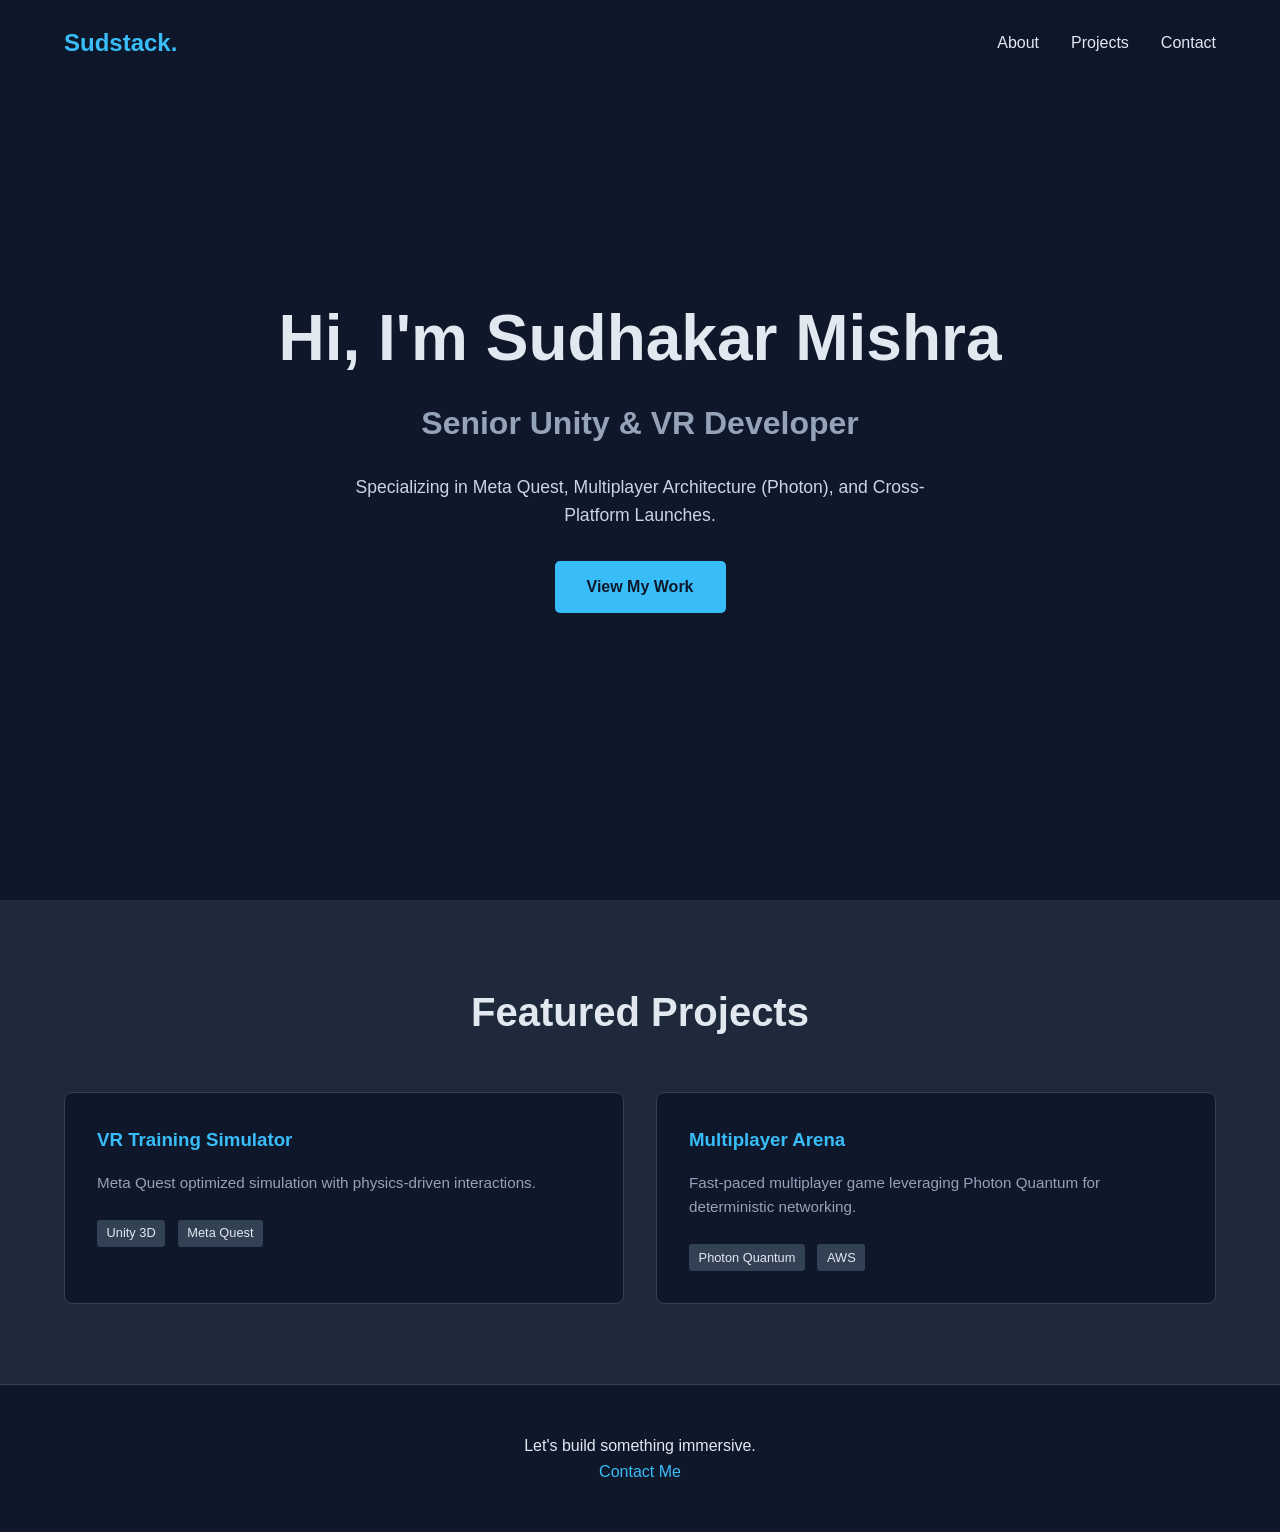
==== index.html @ ed4f2dec "Initial commit" ====
<!DOCTYPE html>
<html lang="en">
<head>
    <meta charset="UTF-8">
    <meta name="viewport" content="width=device-width, initial-scale=1.0">
    <title>Sudhakar Mishra | Senior Unity Developer</title>
    <!-- Linking external CSS -->
    <link rel="stylesheet" href="css/style.css">
</head>
<body>

    <nav class="navbar">
        <div class="logo">Sudstack.</div>
        <ul class="nav-links">
            <li><a href="#about">About</a></li>
            <li><a href="#projects">Projects</a></li>
            <li><a href="#contact">Contact</a></li>
        </ul>
    </nav>

    <header class="hero" id="about">
        <div class="hero-content">
            <h1>Hi, I'm Sudhakar Mishra</h1>
            <h2>Senior Unity & VR Developer</h2>
            <p>Specializing in Meta Quest, Multiplayer Architecture (Photon), and Cross-Platform Launches.</p>
            <a href="#projects" class="btn">View My Work</a>
        </div>
    </header>

    <section id="projects" class="projects-section">
        <h2 class="section-title">Featured Projects</h2>
        <div class="project-grid">
            <!-- Project Card 1 -->
            <div class="project-card">
                <h3>VR Training Simulator</h3>
                <p>Meta Quest optimized simulation with physics-driven interactions.</p>
                <span class="tag">Unity 3D</span>
                <span class="tag">Meta Quest</span>
            </div>
            <!-- Project Card 2 -->
            <div class="project-card">
                <h3>Multiplayer Arena</h3>
                <p>Fast-paced multiplayer game leveraging Photon Quantum for deterministic networking.</p>
                <span class="tag">Photon Quantum</span>
                <span class="tag">AWS</span>
            </div>
        </div>
    </section>

    <footer id="contact">
        <p>Let's build something immersive.</p>
        <p><a href="mailto:your.email@example.com">Contact Me</a></p>
    </footer>

    <!-- Linking external JS -->
    <script src="js/main.js"></script>
</body>
</html>
---- css/style.css ----
/* Base Reset */
* {
    margin: 0;
    padding: 0;
    box-sizing: border-box;
    font-family: 'Segoe UI', Tahoma, Geneva, Verdana, sans-serif;
}

body {
    background-color: #0f172a;
    color: #e2e8f0;
    line-height: 1.6;
}

/* Navigation */
.navbar {
    display: flex;
    justify-content: space-between;
    align-items: center;
    padding: 1.5rem 5%;
    background-color: rgba(15, 23, 42, 0.9);
    position: fixed;
    width: 100%;
    top: 0;
    z-index: 1000;
}

.logo {
    font-size: 1.5rem;
    font-weight: bold;
    color: #38bdf8;
}

.nav-links {
    list-style: none;
    display: flex;
    gap: 2rem;
}

.nav-links a {
    color: #e2e8f0;
    text-decoration: none;
    transition: color 0.3s ease;
}

.nav-links a:hover {
    color: #38bdf8;
}

/* Hero Section */
.hero {
    height: 100vh;
    display: flex;
    align-items: center;
    justify-content: center;
    text-align: center;
    padding: 0 5%;
}

.hero h1 {
    font-size: 4rem;
    margin-bottom: 0.5rem;
}

.hero h2 {
    font-size: 2rem;
    color: #94a3b8;
    margin-bottom: 1.5rem;
}

.hero p {
    font-size: 1.1rem;
    max-width: 600px;
    margin: 0 auto 2rem auto;
    color: #cbd5e1;
}

.btn {
    display: inline-block;
    padding: 0.8rem 2rem;
    background-color: #38bdf8;
    color: #0f172a;
    text-decoration: none;
    border-radius: 5px;
    font-weight: bold;
    transition: background-color 0.3s ease;
}

.btn:hover {
    background-color: #0284c7;
}

/* Projects Section */
.projects-section {
    padding: 5rem 5%;
    background-color: #1e293b;
}

.section-title {
    text-align: center;
    font-size: 2.5rem;
    margin-bottom: 3rem;
}

.project-grid {
    display: grid;
    grid-template-columns: repeat(auto-fit, minmax(300px, 1fr));
    gap: 2rem;
}

.project-card {
    background-color: #0f172a;
    padding: 2rem;
    border-radius: 8px;
    border: 1px solid #334155;
    transition: transform 0.3s ease;
}

.project-card:hover {
    transform: translateY(-5px);
}

.project-card h3 {
    margin-bottom: 1rem;
    color: #38bdf8;
}

.project-card p {
    margin-bottom: 1.5rem;
    font-size: 0.95rem;
    color: #94a3b8;
}

.tag {
    display: inline-block;
    padding: 0.2rem 0.6rem;
    background-color: #334155;
    font-size: 0.8rem;
    border-radius: 3px;
    margin-right: 0.5rem;
}

/* Footer */
footer {
    text-align: center;
    padding: 3rem 5%;
    border-top: 1px solid #334155;
}

footer a {
    color: #38bdf8;
    text-decoration: none;
}
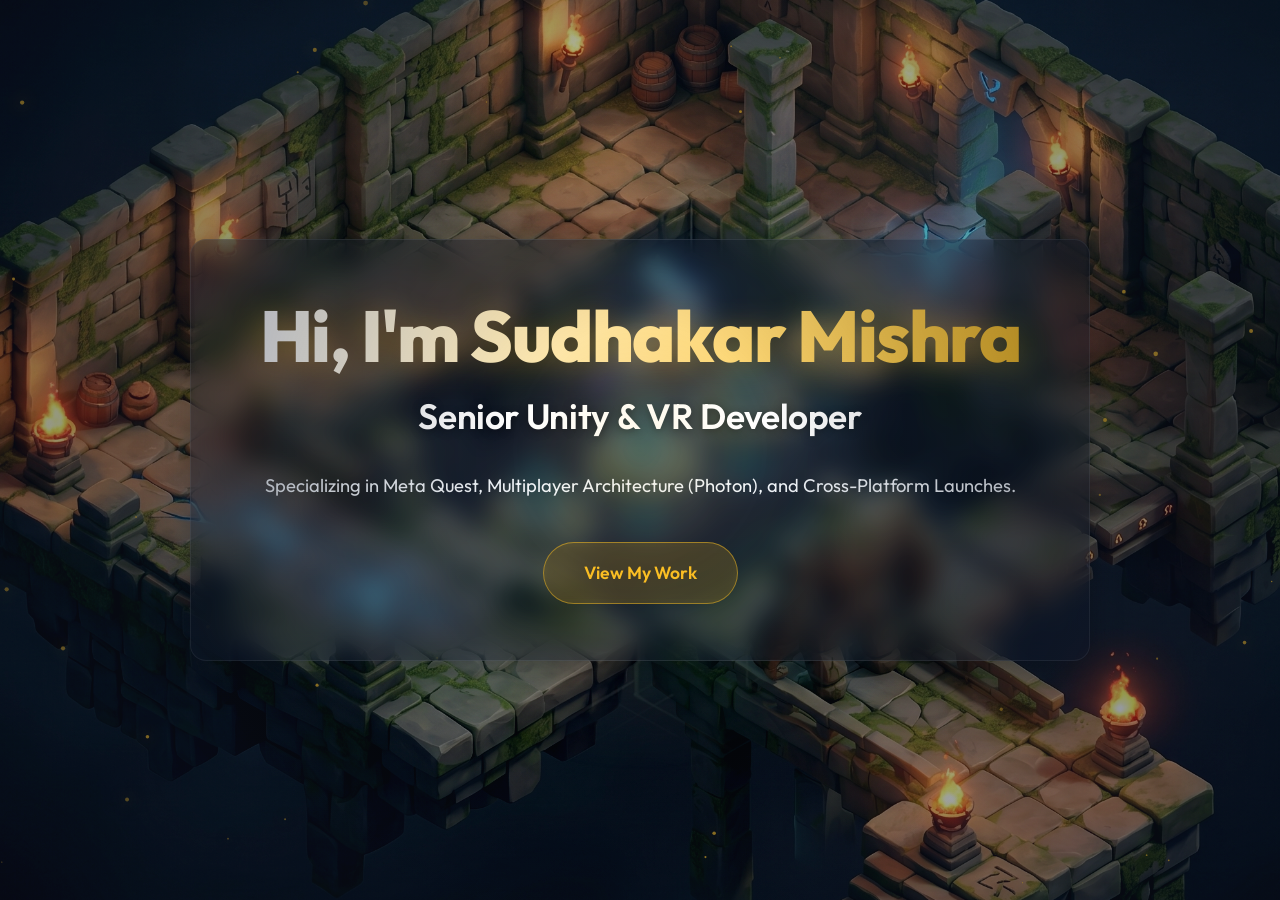
==== commit b58b846f: "design upgrade" ====
--- a/index.html
+++ b/index.html
@@ -1,5 +1,6 @@
 <!DOCTYPE html>
 <html lang="en">
+
 <head>
     <meta charset="UTF-8">
     <meta name="viewport" content="width=device-width, initial-scale=1.0">
@@ -7,52 +8,278 @@
     <!-- Linking external CSS -->
     <link rel="stylesheet" href="css/style.css">
 </head>
+
 <body>
 
-    <nav class="navbar">
-        <div class="logo">Sudstack.</div>
-        <ul class="nav-links">
-            <li><a href="#about">About</a></li>
-            <li><a href="#projects">Projects</a></li>
-            <li><a href="#contact">Contact</a></li>
-        </ul>
-    </nav>
-
-    <header class="hero" id="about">
-        <div class="hero-content">
-            <h1>Hi, I'm Sudhakar Mishra</h1>
-            <h2>Senior Unity & VR Developer</h2>
-            <p>Specializing in Meta Quest, Multiplayer Architecture (Photon), and Cross-Platform Launches.</p>
-            <a href="#projects" class="btn">View My Work</a>
-        </div>
-    </header>
-
-    <section id="projects" class="projects-section">
-        <h2 class="section-title">Featured Projects</h2>
-        <div class="project-grid">
-            <!-- Project Card 1 -->
-            <div class="project-card">
-                <h3>VR Training Simulator</h3>
-                <p>Meta Quest optimized simulation with physics-driven interactions.</p>
-                <span class="tag">Unity 3D</span>
-                <span class="tag">Meta Quest</span>
-            </div>
-            <!-- Project Card 2 -->
-            <div class="project-card">
-                <h3>Multiplayer Arena</h3>
-                <p>Fast-paced multiplayer game leveraging Photon Quantum for deterministic networking.</p>
-                <span class="tag">Photon Quantum</span>
-                <span class="tag">AWS</span>
-            </div>
-        </div>
-    </section>
-
-    <footer id="contact">
-        <p>Let's build something immersive.</p>
-        <p><a href="mailto:your.email@example.com">Contact Me</a></p>
-    </footer>
-
-    <!-- Linking external JS -->
+    <!-- Fixed Parallax Background -->
+    <div class="cave-background" id="cave-bg"></div>
+    <div class="spotlight-wrapper">
+        <div class="cave-background-editor" id="cave-bg-editor"></div>
+    </div>
+
+    <!-- Canvas for Fireflies -->
+    <canvas id="fireflies"></canvas>
+
+
+    <!-- Scroll Container -->
+    <div class="scroll-container" id="scroll-container">
+
+        <!-- Section 1: Hero -->
+        <section id="about" class="panel">
+            <div class="panel-content glass text-center">
+                <h1 class="animate-on-scroll">Hi, I'm Sudhakar Mishra</h1>
+                <h2 class="animate-on-scroll delay-1">Senior Unity & VR Developer</h2>
+                <p class="animate-on-scroll delay-2">Specializing in Meta Quest, Multiplayer Architecture (Photon), and
+                    Cross-Platform Launches.</p>
+                <a href="#projects" class="btn animate-on-scroll delay-3">View My Work</a>
+            </div>
+        </section>
+
+        <!-- Section 2: Experience -->
+        <section id="experience" class="panel experience-section">
+            <div class="panel-content" style="max-width: 90vw; width: 90vw;">
+                <h2 class="section-title animate-on-scroll">Experience</h2>
+                <div class="timeline">
+                    <!-- Timeline Item 1 -->
+                    <div class="timeline-item animate-on-scroll delay-1">
+                        <div class="timeline-date">
+                            <span class="date">2023 - Present</span>
+                            <span class="position">Senior Unity Developer</span>
+                        </div>
+                        <div class="timeline-connector"></div>
+                        <div class="timeline-content">
+                            <h3>Tech Corp</h3>
+                            <p>Developed core multiplayer mechanics using Photon Quantum. Optimized VR performance for
+                                Meta Quest 3.</p>
+                        </div>
+                    </div>
+
+                    <!-- Timeline Item 2 -->
+                    <div class="timeline-item right animate-on-scroll delay-2">
+                        <div class="timeline-date">
+                            <span class="date">2020 - 2023</span>
+                            <span class="position">Unity Developer</span>
+                        </div>
+                        <div class="timeline-connector"></div>
+                        <div class="timeline-content">
+                            <h3>Indie Studio</h3>
+                            <p>Implemented physics-driven interactions. Managed cross-platform builds and automated
+                                deployment pipelines.</p>
+                        </div>
+                    </div>
+                </div>
+            </div>
+        </section>
+
+        <!-- Showcase Panel 1 -->
+        <section class="panel project-showcase-panel">
+            <div class="panel-content"
+                style="max-width: 95vw; width: 95vw; height: 90vh; margin-top: 5vh; display: flex; flex-direction: column; justify-content: flex-start; gap: 3vh;">
+
+                <!-- Top Timeline Header -->
+                <div class="timeline" style="padding: 0;">
+                    <div class="timeline-item animate-on-scroll">
+                        <div class="timeline-date">
+                            <span class="date">2022</span>
+                            <span class="position">Lead Developer</span>
+                        </div>
+                        <div class="timeline-connector"></div>
+                        <div class="timeline-content">
+                            <h3>Awesome Studio</h3>
+                            <p>Led development of major titles.</p>
+                        </div>
+                    </div>
+                </div>
+
+                <!-- Projects Section -->
+                <div class="projects-wrapper animate-on-scroll delay-1"
+                    style="flex: 1; display: flex; flex-direction: column;">
+                    <!-- Removed Projects h4 -->
+                    <div class="carousel-container" style="display: flex; align-items: center; justify-content: center; width: 100%; gap: 1vw; flex: 1;">
+                        <button class="panel-prev" style="background: none; border: none; color: var(--color-text-main); font-size: 3rem; cursor: pointer; padding: 0.5rem; transition: color 0.3s;" onmouseover="this.style.color='var(--color-accent)'" onmouseout="this.style.color='var(--color-text-main)'">&#8678;</button>
+                        
+                        <div class="glass project-glass"
+                            style="position: relative; max-width: 100%; flex: 1; min-height: 55vh; display: flex; gap: 3vw; align-items: stretch; padding: 4vh 3vw 6vh 3vw;">
+
+                            <!-- Media Left -->
+                            <div class="project-media"
+                                style="flex: 1.5; background: rgba(var(--color-bg-base-rgb), 0.6); border: 2px dashed rgba(var(--color-accent-rgb), 0.3); border-radius: 12px; display: flex; align-items: center; justify-content: center;">
+                                <span class="media-text" style="color: var(--color-text-muted); font-size: 1.2rem;">{Video/Image}</span>
+                            </div>
+
+                            <!-- Info Right -->
+                            <div class="project-info"
+                                style="flex: 1; display: flex; flex-direction: column; justify-content: center;">
+                                <h3 class="info-title" style="color: var(--color-accent); font-size: 1.8rem; margin-bottom: 2vh;">about the Projects</h3>
+                                <p class="info-desc" style="color: var(--color-text-body); font-size: 1.1rem; line-height: 1.6;">This was a major release
+                                    focusing on multiplayer connectivity and VR optimizations. Achieved top charts.</p>
+                            </div>
+
+                            <!-- Carousel Dots (Instagram Style) -->
+                            <div class="panel-dots-wrapper" style="width: 120px; overflow: hidden; height: 24px; position: absolute; bottom: 2vh; left: 50%; transform: translateX(-50%); z-index: 10;">
+                                <div class="panel-dots-track" style="display: flex; gap: 12px; transition: transform 0.3s ease; height: 100%; align-items: center; position: absolute; left: 50%;">
+                                    <!-- Dots will be generated here by JS -->
+                                </div>
+                            </div>
+                        </div>
+
+                        <button class="panel-next" style="background: none; border: none; color: var(--color-text-main); font-size: 3rem; cursor: pointer; padding: 0.5rem; transition: color 0.3s;" onmouseover="this.style.color='var(--color-accent)'" onmouseout="this.style.color='var(--color-text-main)'">&#8680;</button>
+                    </div>
+                </div>
+            </div>
+        </section>
+
+        <!-- Showcase Panel 2 -->
+        <section class="panel project-showcase-panel">
+            <div class="panel-content"
+                style="max-width: 95vw; width: 95vw; height: 90vh; margin-top: 5vh; display: flex; flex-direction: column; justify-content: flex-start; gap: 3vh;">
+
+                <!-- Top Timeline Header -->
+                <div class="timeline" style="padding: 0;">
+                    <div class="timeline-item right animate-on-scroll">
+                        <div class="timeline-date">
+                            <span class="date">2021</span>
+                            <span class="position">Game Developer</span>
+                        </div>
+                        <div class="timeline-connector"></div>
+                        <div class="timeline-content">
+                            <h3>Creative Co.</h3>
+                            <p>Built innovative gameplay systems.</p>
+                        </div>
+                    </div>
+                </div>
+
+                <!-- Projects Section -->
+                <div class="projects-wrapper animate-on-scroll delay-1"
+                    style="flex: 1; display: flex; flex-direction: column;">
+                    <!-- Removed Projects h4 -->
+                    <div class="carousel-container" style="display: flex; align-items: center; justify-content: center; width: 100%; gap: 1vw; flex: 1;">
+                        <button class="panel-prev" style="background: none; border: none; color: var(--color-text-main); font-size: 3rem; cursor: pointer; padding: 0.5rem; transition: color 0.3s;" onmouseover="this.style.color='var(--color-accent)'" onmouseout="this.style.color='var(--color-text-main)'">&#8678;</button>
+                        
+                        <div class="glass project-glass"
+                            style="position: relative; max-width: 100%; flex: 1; min-height: 55vh; display: flex; gap: 3vw; align-items: stretch; padding: 4vh 3vw 6vh 3vw;">
+
+                            <!-- Info Left -->
+                            <div class="project-info"
+                                style="flex: 1; display: flex; flex-direction: column; justify-content: center;">
+                                <h3 class="info-title" style="color: var(--color-accent); font-size: 1.8rem; margin-bottom: 2vh;">about the Projects</h3>
+                                <p class="info-desc" style="color: var(--color-text-body); font-size: 1.1rem; line-height: 1.6;">This project pushed the
+                                    boundaries of mobile performance with custom shaders and logic.</p>
+                            </div>
+
+                            <!-- Media Right -->
+                            <div class="project-media"
+                                style="flex: 1.5; background: rgba(var(--color-bg-base-rgb), 0.6); border: 2px dashed rgba(var(--color-accent-rgb), 0.3); border-radius: 12px; display: flex; align-items: center; justify-content: center;">
+                                <span class="media-text" style="color: var(--color-text-muted); font-size: 1.2rem;">{Video/Image}</span>
+                            </div>
+
+                            <!-- Carousel Dots (Instagram Style) -->
+                            <div class="panel-dots-wrapper" style="width: 120px; overflow: hidden; height: 24px; position: absolute; bottom: 2vh; left: 50%; transform: translateX(-50%); z-index: 10;">
+                                <div class="panel-dots-track" style="display: flex; gap: 12px; transition: transform 0.3s ease; height: 100%; align-items: center; position: absolute; left: 50%;">
+                                    <!-- Dots will be generated here by JS -->
+                                </div>
+                            </div>
+                        </div>
+
+                        <button class="panel-next" style="background: none; border: none; color: var(--color-text-main); font-size: 3rem; cursor: pointer; padding: 0.5rem; transition: color 0.3s;" onmouseover="this.style.color='var(--color-accent)'" onmouseout="this.style.color='var(--color-text-main)'">&#8680;</button>
+                    </div>
+                </div>
+            </div>
+        </section>
+
+        <!-- Section 3: Experience Continued -->
+        <section class="panel experience-section">
+            <div class="panel-content" style="max-width: 90vw; width: 90vw;">
+                <div class="timeline">
+                    <!-- Timeline Item 3 -->
+                    <div class="timeline-item animate-on-scroll delay-1">
+                        <div class="timeline-date">
+                            <span class="date">2018 - 2020</span>
+                            <span class="position">Game Programmer</span>
+                        </div>
+                        <div class="timeline-connector"></div>
+                        <div class="timeline-content">
+                            <h3>Pixel Studios</h3>
+                            <p>Worked on gameplay systems for mobile titles. Integrated third-party SDKs and analytics
+                                tools for user tracking.</p>
+                        </div>
+                    </div>
+
+                    <!-- Timeline Item 4 -->
+                    <div class="timeline-item right animate-on-scroll delay-2">
+                        <div class="timeline-date">
+                            <span class="date">2016 - 2018</span>
+                            <span class="position">Junior Developer</span>
+                        </div>
+                        <div class="timeline-connector"></div>
+                        <div class="timeline-content">
+                            <h3>GameLab Inc</h3>
+                            <p>Assisted in prototyping new game concepts. Created UI components and maintained
+                                documentation for codebase.</p>
+                        </div>
+                    </div>
+                </div>
+            </div>
+        </section>
+
+        <!-- Section 4: All Projects Iframe Carousel -->
+        <section class="panel iframe-projects-panel" id="all-projects">
+            <div class="panel-content" style="max-width: 90vw; width: 90vw; height: 85vh; display: flex; flex-direction: column; align-items: center; justify-content: center; gap: 2vh; margin-top: 5vh;">
+                <h2 style="color: var(--color-text-secondary); margin-bottom: 2vh; font-size: 2rem;">Projects</h2>
+                
+                <div class="iframe-carousel-container" style="display: flex; align-items: center; justify-content: center; width: 100%; gap: 2vw; flex: 1;">
+                    <!-- Left Arrow -->
+                    <button id="prev-project" style="background: none; border: none; color: var(--color-text-main); font-size: 4rem; cursor: pointer; padding: 1rem; transition: color 0.3s;" onmouseover="this.style.color='var(--color-accent)'" onmouseout="this.style.color='var(--color-text-main)'">&#8678;</button>
+                    
+                    <!-- Iframe Box -->
+                    <div class="glass" style="position: relative; flex: 1; height: 100%; padding: 0; overflow: hidden; border: 2px solid rgba(var(--color-accent-rgb), 0.3); max-width: none; width: auto; border-radius: 12px; background: rgba(var(--color-bg-base-rgb), 0.4);">
+                        <iframe id="project-iframe" src="projects/project1.html" style="width: 100%; height: 100%; border: none;"></iframe>
+                        
+                        <!-- Carousel Dots (Instagram Style) -->
+                        <div class="iframe-dots-wrapper" style="width: 120px; overflow: hidden; height: 24px; position: absolute; bottom: 2vh; left: 50%; transform: translateX(-50%); z-index: 10;">
+                            <div class="iframe-dots-track" style="display: flex; gap: 12px; transition: transform 0.3s ease; height: 100%; align-items: center; position: absolute; left: 50%;">
+                                <!-- Dots will be generated here by JS -->
+                            </div>
+                        </div>
+                    </div>
+
+                    <!-- Right Arrow -->
+                    <button id="next-project" style="background: none; border: none; color: var(--color-text-main); font-size: 4rem; cursor: pointer; padding: 1rem; transition: color 0.3s;" onmouseover="this.style.color='var(--color-accent)'" onmouseout="this.style.color='var(--color-text-main)'">&#8680;</button>
+                </div>
+            </div>
+        </section>
+
+        <!-- Section 5: Contact -->
+        <section id="contact" class="panel contact-section">
+            <div class="panel-content glass text-center" style="max-width: 90vw; width: 90vw; padding: 8vh 4vw; display: flex; flex-direction: column; justify-content: center; align-items: center; gap: 3vh;">
+                <h2 class="section-title animate-on-scroll" style="margin-bottom: 1vh;">Get In Touch</h2>
+                <p class="animate-on-scroll delay-1" style="color: var(--color-text-secondary); font-size: 1.2rem; max-width: 600px; margin: 0 auto;">
+                    I'm currently open to new opportunities. Whether you have a question, a project idea, or just want to say hi, I'll try my best to get back to you!
+                </p>
+                
+                <div class="contact-links animate-on-scroll delay-2" style="display: flex; gap: 1.5vw; justify-content: center; margin-top: 3vh; flex-wrap: wrap;">
+                    <a href="mailto:sudhakar@example.com" class="btn" style="display: flex; align-items: center; gap: 10px; background: rgba(var(--color-accent-rgb), 0.1); border: 1px solid var(--color-accent); padding: 12px 24px; font-weight: 500;">
+                        <span style="font-size: 1.2rem;">📧</span> Email Me
+                    </a>
+                    <a href="https://linkedin.com/in/sudhakar" target="_blank" class="btn" style="display: flex; align-items: center; gap: 10px; background: rgba(var(--color-accent-rgb), 0.1); border: 1px solid var(--color-accent); padding: 12px 24px; font-weight: 500;">
+                        <span style="font-size: 1.2rem;">💼</span> LinkedIn
+                    </a>
+                    <a href="https://github.com/sudhakar" target="_blank" class="btn" style="display: flex; align-items: center; gap: 10px; background: rgba(var(--color-accent-rgb), 0.1); border: 1px solid var(--color-accent); padding: 12px 24px; font-weight: 500;">
+                        <span style="font-size: 1.2rem;">💻</span> GitHub
+                    </a>
+                    <a href="#" class="btn" style="display: flex; align-items: center; gap: 10px; background: rgba(var(--color-accent-rgb), 0.1); border: 1px solid var(--color-accent); padding: 12px 24px; font-weight: 500;">
+                        <span style="font-size: 1.2rem;">📄</span> Resume
+                    </a>
+                </div>
+                
+                <div class="animate-on-scroll delay-3" style="margin-top: 6vh; color: #64748b; font-size: 0.9rem;">
+                    <p>© 2026 Sudhakar Mishra. Built with ❤️</p>
+                </div>
+            </div>
+        </section>
+
+    </div>    <!-- Linking external JS -->
     <script src="js/main.js"></script>
 </body>
+
 </html>
--- a/css/style.css
+++ b/css/style.css
@@ -1,15 +1,165 @@
+@import url('https://fonts.googleapis.com/css2?family=Outfit:wght@300;400;600;800&display=swap');
+
+:root {
+    /* Fonts */
+    --font-main: 'Outfit', sans-serif;
+
+    /* Theme Colors */
+    --color-bg-base: #1a243a;
+    --color-bg-base-rgb: 15, 23, 42;
+
+    --color-accent: #fbbf24;
+    --color-accent-rgb: 251, 191, 36;
+
+    /* Text Colors */
+    --color-text-main: #ffffff;
+    --color-text-secondary: #f8fafc;
+    --color-text-muted: #cbd5e1;
+    --color-text-body: #f1f5f9;
+
+    /* Glass & Panels */
+    --color-glass-bg: rgba(15, 23, 42, 0.3);
+    --color-panel-bg: rgba(var(--color-bg-base-rgb), 0.3);
+    --color-panel-bg-hover: rgba(var(--color-bg-base-rgb), 0.45);
+
+    /* Carousel Dots */
+    --color-dot-inactive: #475569;
+}
+
 /* Base Reset */
 * {
     margin: 0;
     padding: 0;
     box-sizing: border-box;
-    font-family: 'Segoe UI', Tahoma, Geneva, Verdana, sans-serif;
+    font-family: var(--font-main);
 }
 
 body {
-    background-color: #0f172a;
-    color: #e2e8f0;
+    background-color: var(--color-bg-base);
+    /* Very dark blue/teal */
+    color: var(--color-text-main);
     line-height: 1.6;
+    overflow: hidden;
+    /* Hide main body scroll, handle scroll in container */
+}
+
+/* Backgrounds & Canvas */
+.cave-background {
+    position: fixed;
+    top: -5%;
+    /* slightly larger to allow scaling/moving */
+    left: -5%;
+    width: 110vw;
+    height: 110vh;
+    background: url('../assets/bg-rendered.png') no-repeat center center;
+    background-size: cover;
+    z-index: 1;
+    transform: scale(1);
+    /* No CSS transition on transform because we'll drive it smoothly with JS requestAnimationFrame */
+    filter: brightness(0.9) contrast(1.1);
+}
+
+.spotlight-wrapper {
+    position: fixed;
+    top: 0;
+    left: 0;
+    width: 100vw;
+    height: 100vh;
+    pointer-events: none;
+    z-index: 1;
+    -webkit-mask-image: radial-gradient(circle 400px at var(--mouse-x, 50vw) var(--mouse-y, 50vh),
+            black 0%,
+            transparent 80%);
+    mask-image: radial-gradient(circle 400px at var(--mouse-x, 50vw) var(--mouse-y, 50vh),
+            black 0%,
+            transparent 80%);
+}
+
+.cave-background-editor {
+    position: absolute;
+    top: -5vh;
+    left: -5vw;
+    width: 110vw;
+    height: 110vh;
+    background: url('../assets/bg-editor.png') no-repeat center center;
+    background-size: cover;
+    transform: scale(1);
+    filter: brightness(1.0) contrast(1.1);
+}
+
+#fireflies {
+    position: fixed;
+    top: 0;
+    left: 0;
+    width: 100vw;
+    height: 100vh;
+    z-index: 2;
+    pointer-events: none;
+}
+
+/* Mouse Spotlight Effect */
+body::after {
+    content: '';
+    position: fixed;
+    top: 0;
+    left: 0;
+    width: 100vw;
+    height: 100vh;
+    pointer-events: none;
+    z-index: 9999;
+    background: radial-gradient(circle 500px at var(--mouse-x, 50vw) var(--mouse-y, 50vh),
+            rgba(var(--color-accent-rgb), 0.1) 0%,
+            rgba(var(--color-bg-base-rgb), 0) 25%,
+            rgba(var(--color-bg-base-rgb), 0.2) 60%,
+            rgba(var(--color-bg-base-rgb), 0.4) 100%);
+}
+
+/* Scroll Container */
+.scroll-container {
+    position: relative;
+    z-index: 10;
+    height: 100vh;
+    width: 100vw;
+    overflow-y: scroll;
+    scroll-snap-type: y mandatory;
+    scroll-behavior: smooth;
+    /* Hide scrollbar for a cleaner look */
+    scrollbar-width: none;
+    -ms-overflow-style: none;
+}
+
+.scroll-container::-webkit-scrollbar {
+    display: none;
+}
+
+/* Full Page Sections */
+.panel {
+    height: 100vh;
+    width: 100%;
+    scroll-snap-align: start;
+    scroll-snap-stop: always;
+    display: flex;
+    align-items: center;
+    justify-content: center;
+    position: relative;
+    padding: 0 5%;
+}
+
+/* Glassmorphism */
+.glass {
+    background: rgba(15, 23, 42, 0.4);
+    backdrop-filter: blur(12px);
+    -webkit-backdrop-filter: blur(12px);
+    border: 1px solid rgba(255, 255, 255, 0.1);
+    border-radius: 16px;
+    padding: 3.5rem 4rem;
+    box-shadow: 0 8px 32px rgba(0, 0, 0, 0.3);
+    max-width: 900px;
+    width: 100%;
+}
+
+.text-center {
+    text-align: center;
 }
 
 /* Navigation */
@@ -18,7 +168,7 @@
     justify-content: space-between;
     align-items: center;
     padding: 1.5rem 5%;
-    background-color: rgba(15, 23, 42, 0.9);
+    background: linear-gradient(to bottom, rgba(var(--color-bg-base-rgb), 0.8) 0%, rgba(var(--color-bg-base-rgb), 0) 100%);
     position: fixed;
     width: 100%;
     top: 0;
@@ -26,9 +176,11 @@
 }
 
 .logo {
-    font-size: 1.5rem;
-    font-weight: bold;
-    color: #38bdf8;
+    font-size: 1.8rem;
+    font-weight: 800;
+    color: var(--color-accent);
+    /* Cyan */
+    text-shadow: 0 0 10px rgba(var(--color-accent-rgb), 0.3);
 }
 
 .nav-links {
@@ -38,116 +190,302 @@
 }
 
 .nav-links a {
-    color: #e2e8f0;
+    color: var(--color-text-secondary);
     text-decoration: none;
+    font-weight: 600;
     transition: color 0.3s ease;
-}
-
-.nav-links a:hover {
-    color: #38bdf8;
-}
-
-/* Hero Section */
-.hero {
-    height: 100vh;
+    font-size: 1.05rem;
+}
+
+.nav-links a:hover,
+.nav-links a.active {
+    color: var(--color-accent);
+}
+
+/* Typography & Content */
+h1 {
+    font-size: 4.5rem;
+    line-height: 1.1;
+    margin-bottom: 0.8rem;
+    font-weight: 800;
+    background: linear-gradient(to right, var(--color-text-main), var(--color-accent));
+    -webkit-background-clip: text;
+    -webkit-text-fill-color: transparent;
+    filter: drop-shadow(0 4px 16px rgba(var(--color-accent-rgb), 0.4));
+    letter-spacing: -0.02em;
+}
+
+h2 {
+    font-size: 2.2rem;
+    color: var(--color-text-main);
+    margin-bottom: 1.5rem;
+    font-weight: 600;
+    letter-spacing: -0.01em;
+    text-shadow: 0 2px 8px rgba(0, 0, 0, 0.4);
+}
+
+p {
+    font-size: 1.15rem;
+    color: var(--color-text-body);
+    margin-bottom: 2.5rem;
+    line-height: 1.8;
+    font-weight: 400;
+}
+
+.section-title {
+    text-align: center;
+    font-size: 3rem;
+    margin-bottom: 3rem;
+    color: var(--color-text-main);
+    font-weight: 800;
+    letter-spacing: -0.02em;
+    text-shadow: 0 4px 12px rgba(var(--color-accent-rgb), 0.2);
+}
+
+/* Buttons */
+.btn {
+    display: inline-block;
+    padding: 1rem 2.5rem;
+    background: rgba(var(--color-accent-rgb), 0.2);
+    color: var(--color-accent);
+    text-decoration: none;
+    border-radius: 50px;
+    font-weight: 600;
+    border: 1px solid rgba(var(--color-accent-rgb), 0.5);
+    transition: all 0.3s ease;
+    font-size: 1.1rem;
+    backdrop-filter: blur(5px);
+}
+
+.btn:hover {
+    background: rgba(var(--color-accent-rgb), 0.4);
+    box-shadow: 0 0 20px rgba(var(--color-accent-rgb), 0.3);
+    transform: translateY(-2px);
+    color: #fff;
+}
+
+/* Experience Timeline */
+.timeline {
+    display: flex;
+    flex-direction: column;
+    gap: 2rem;
+    position: relative;
+    padding: 1rem 0;
+}
+
+.timeline-item {
     display: flex;
     align-items: center;
-    justify-content: center;
-    text-align: center;
-    padding: 0 5%;
-}
-
-.hero h1 {
-    font-size: 4rem;
+    justify-content: space-between;
+    width: 100%;
+}
+
+.timeline-item.right {
+    flex-direction: row-reverse;
+}
+
+.timeline-date {
+    flex: 1;
+    text-align: right;
+    padding-right: 2rem;
+}
+
+.timeline-item.right .timeline-date {
+    text-align: left;
+    padding-right: 0;
+    padding-left: 2rem;
+}
+
+.timeline-date .date {
+    display: block;
+    color: var(--color-accent);
+    font-weight: 800;
+    font-size: 1.2rem;
+    margin-bottom: 0.3rem;
+}
+
+.timeline-date .position {
+    display: block;
+    color: var(--color-text-secondary);
+    font-size: 1rem;
+}
+
+.timeline-connector {
+    flex: 0 0 15%;
+    height: 3px;
+    background: var(--color-accent);
+    position: relative;
+    border-radius: 2px;
+}
+
+.timeline-connector::after {
+    content: '';
+    position: absolute;
+    top: 50%;
+    left: 50%;
+    transform: translate(-50%, -50%);
+    width: 12px;
+    height: 12px;
+    border-radius: 50%;
+    background: var(--color-bg-base);
+    border: 2px solid var(--color-accent);
+}
+
+.timeline-content {
+    flex: 1;
+    background: rgba(var(--color-bg-base-rgb), 0.4);
+    border: 1px solid rgba(255, 255, 255, 0.05);
+    padding: 1.5rem;
+    border-radius: 12px;
+    transition: transform 0.3s ease, background 0.3s ease;
+}
+
+.timeline-content:hover {
+    transform: translateY(-5px);
+    background: rgba(var(--color-bg-base-rgb), 0.6);
+    border-color: rgba(var(--color-accent-rgb), 0.3);
+}
+
+.timeline-content h3 {
+    font-size: 1.3rem;
     margin-bottom: 0.5rem;
-}
-
-.hero h2 {
-    font-size: 2rem;
-    color: #94a3b8;
-    margin-bottom: 1.5rem;
-}
-
-.hero p {
-    font-size: 1.1rem;
-    max-width: 600px;
-    margin: 0 auto 2rem auto;
-    color: #cbd5e1;
-}
-
-.btn {
-    display: inline-block;
-    padding: 0.8rem 2rem;
-    background-color: #38bdf8;
-    color: #0f172a;
-    text-decoration: none;
-    border-radius: 5px;
-    font-weight: bold;
-    transition: background-color 0.3s ease;
-}
-
-.btn:hover {
-    background-color: #0284c7;
-}
-
-/* Projects Section */
-.projects-section {
-    padding: 5rem 5%;
-    background-color: #1e293b;
-}
-
-.section-title {
-    text-align: center;
-    font-size: 2.5rem;
-    margin-bottom: 3rem;
-}
-
+    color: var(--color-accent);
+}
+
+.timeline-content p {
+    font-size: 0.95rem;
+    margin-bottom: 0;
+    color: var(--color-text-secondary);
+}
+
+/* Projects */
 .project-grid {
     display: grid;
-    grid-template-columns: repeat(auto-fit, minmax(300px, 1fr));
+    grid-template-columns: repeat(auto-fit, minmax(280px, 1fr));
     gap: 2rem;
 }
 
 .project-card {
-    background-color: #0f172a;
-    padding: 2rem;
-    border-radius: 8px;
-    border: 1px solid #334155;
-    transition: transform 0.3s ease;
+    background: rgba(var(--color-bg-base-rgb), 0.4);
+    border: 1px solid rgba(255, 255, 255, 0.05);
+    padding: 2.5rem;
+    border-radius: 12px;
+    transition: transform 0.3s ease, background 0.3s ease;
 }
 
 .project-card:hover {
-    transform: translateY(-5px);
+    transform: translateY(-8px);
+    background: rgba(var(--color-bg-base-rgb), 0.6);
+    border-color: rgba(var(--color-accent-rgb), 0.3);
 }
 
 .project-card h3 {
+    font-size: 1.5rem;
     margin-bottom: 1rem;
-    color: #38bdf8;
+    color: var(--color-accent);
 }
 
 .project-card p {
+    font-size: 1rem;
     margin-bottom: 1.5rem;
-    font-size: 0.95rem;
-    color: #94a3b8;
+    color: var(--color-text-secondary);
 }
 
 .tag {
     display: inline-block;
-    padding: 0.2rem 0.6rem;
-    background-color: #334155;
-    font-size: 0.8rem;
-    border-radius: 3px;
+    padding: 0.3rem 0.8rem;
+    background: rgba(255, 255, 255, 0.1);
+    font-size: 0.85rem;
+    border-radius: 20px;
     margin-right: 0.5rem;
-}
-
-/* Footer */
-footer {
-    text-align: center;
-    padding: 3rem 5%;
-    border-top: 1px solid #334155;
-}
-
-footer a {
-    color: #38bdf8;
-    text-decoration: none;
+    margin-bottom: 0.5rem;
+    color: var(--color-text-main);
+}
+
+/* Contact Section Character */
+.contact-panel {
+    position: relative;
+    overflow: hidden;
+    /* Prevent character from leaking outside the section */
+}
+
+.contact-character {
+    position: absolute;
+    bottom: -2%;
+    /* Sit slightly below the edge */
+    right: 5%;
+    height: 70vh;
+    width: auto;
+    z-index: 5;
+    mix-blend-mode: screen;
+    /* Makes the black background transparent, leaving the white silhouette */
+    pointer-events: none;
+    filter: drop-shadow(0 0 20px rgba(var(--color-accent-rgb), 0.6));
+    /* Cyan glow */
+}
+
+/* Animation Classes */
+.animate-on-scroll {
+    opacity: 0;
+    transform: translateY(40px);
+    transition: opacity 0.8s cubic-bezier(0.25, 1, 0.5, 1), transform 0.8s cubic-bezier(0.25, 1, 0.5, 1);
+}
+
+.animate-on-scroll.show {
+    opacity: 1;
+    transform: translateY(0);
+}
+
+.delay-1 {
+    transition-delay: 0.15s;
+}
+
+.delay-2 {
+    transition-delay: 0.3s;
+}
+
+.delay-3 {
+    transition-delay: 0.45s;
+}
+
+/* Responsive adjustments */
+@media (max-width: 768px) {
+    h1 {
+        font-size: 3rem;
+    }
+
+    h2 {
+        font-size: 1.5rem;
+    }
+
+    .glass {
+        padding: 2rem 1.5rem;
+    }
+
+    .nav-links {
+        gap: 1rem;
+    }
+
+    .logo {
+        font-size: 1.5rem;
+    }
+
+    /* Timeline Mobile */
+    .timeline-item,
+    .timeline-item.right {
+        flex-direction: column;
+        align-items: flex-start;
+        gap: 1rem;
+    }
+
+    .timeline-date,
+    .timeline-content {
+        width: 100%;
+        text-align: left;
+        padding: 0 !important;
+    }
+
+    .timeline-connector {
+        display: none;
+    }
 }
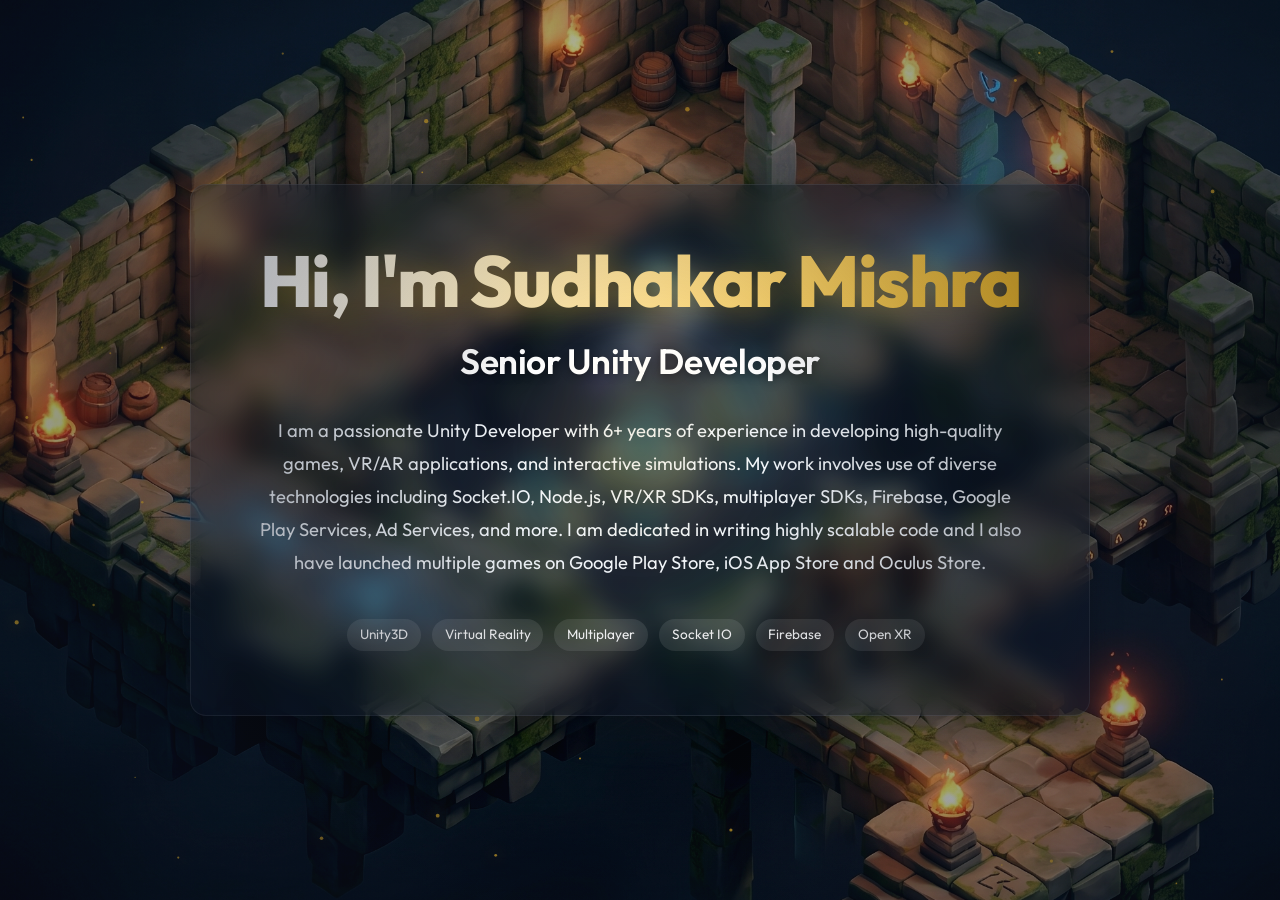
==== commit fd4c54a1: "Content updated" ====
--- a/index.html
+++ b/index.html
@@ -6,6 +6,7 @@
     <meta name="viewport" content="width=device-width, initial-scale=1.0">
     <title>Sudhakar Mishra | Senior Unity Developer</title>
     <!-- Linking external CSS -->
+     <link rel="stylesheet" href="https://cdnjs.cloudflare.com/ajax/libs/font-awesome/6.4.0/css/all.min.css" />
     <link rel="stylesheet" href="css/style.css">
 </head>
 
@@ -28,10 +29,21 @@
         <section id="about" class="panel">
             <div class="panel-content glass text-center">
                 <h1 class="animate-on-scroll">Hi, I'm Sudhakar Mishra</h1>
-                <h2 class="animate-on-scroll delay-1">Senior Unity & VR Developer</h2>
-                <p class="animate-on-scroll delay-2">Specializing in Meta Quest, Multiplayer Architecture (Photon), and
-                    Cross-Platform Launches.</p>
-                <a href="#projects" class="btn animate-on-scroll delay-3">View My Work</a>
+                <h2 class="animate-on-scroll delay-1">Senior Unity Developer</h2>
+                <p class="animate-on-scroll delay-2">
+                    I am a passionate Unity Developer with 6+ years of experience in developing high-quality games, VR/AR applications, 
+                    and interactive simulations. My work involves use of diverse technologies including Socket.IO, Node.js, VR/XR SDKs,
+                    multiplayer SDKs, Firebase, Google Play Services, Ad Services, and more. I am dedicated in writing highly scalable
+                    code and I also have launched multiple games on Google Play Store, iOS App Store and Oculus Store.
+                </p>
+                <div class="tags">
+                    <span class="tag">Unity3D</span>
+                    <span class="tag">Virtual Reality</span>
+                    <span class="tag">Multiplayer</span>
+                    <span class="tag">Socket IO</span>
+                    <span class="tag">Firebase</span>
+                    <span class="tag">Open XR</span>
+                </div>
             </div>
         </section>
 
@@ -43,28 +55,32 @@
                     <!-- Timeline Item 1 -->
                     <div class="timeline-item animate-on-scroll delay-1">
                         <div class="timeline-date">
-                            <span class="date">2023 - Present</span>
-                            <span class="position">Senior Unity Developer</span>
-                        </div>
-                        <div class="timeline-connector"></div>
-                        <div class="timeline-content">
-                            <h3>Tech Corp</h3>
-                            <p>Developed core multiplayer mechanics using Photon Quantum. Optimized VR performance for
-                                Meta Quest 3.</p>
+                            <span class="date">Dec 2019 - June 2021</span>
+                            <span class="position">Unity Developer</span>
+                        </div>
+                        <div class="timeline-connector"></div>
+                        <div class="timeline-content">
+                            <h3>Higroove Systems</h3>
+                            <p>
+                                Developed the backend for multiplayer integration using Socket.IO with Node.js used for matchmaking, room 
+                                creation, and player synchronization and implemented this for Ludo and Chess games in Unity, ensuring 
+                                seamless multiplayer functionality.
+                            </p>
                         </div>
                     </div>
 
                     <!-- Timeline Item 2 -->
                     <div class="timeline-item right animate-on-scroll delay-2">
                         <div class="timeline-date">
-                            <span class="date">2020 - 2023</span>
-                            <span class="position">Unity Developer</span>
-                        </div>
-                        <div class="timeline-connector"></div>
-                        <div class="timeline-content">
-                            <h3>Indie Studio</h3>
-                            <p>Implemented physics-driven interactions. Managed cross-platform builds and automated
-                                deployment pipelines.</p>
+                            <span class="date">June 2021 – Jan 2022</span>
+                            <span class="position">AR/VR Developer</span>
+                        </div>
+                        <div class="timeline-connector"></div>
+                        <div class="timeline-content">
+                            <h3>OTS Solutions Pvt. Ltd</h3>
+                            <p>Created Virtual Reality simulations using the client-provided framework handling Client interactions with 
+                                various teams including tech, artists and management.
+                            </p>
                         </div>
                     </div>
                 </div>
@@ -80,13 +96,17 @@
                 <div class="timeline" style="padding: 0;">
                     <div class="timeline-item animate-on-scroll">
                         <div class="timeline-date">
-                            <span class="date">2022</span>
-                            <span class="position">Lead Developer</span>
-                        </div>
-                        <div class="timeline-connector"></div>
-                        <div class="timeline-content">
-                            <h3>Awesome Studio</h3>
-                            <p>Led development of major titles.</p>
+                            <span class="date">Jan 2022 - Dec 2022</span>
+                            <span class="position">Unity Developer</span>
+                        </div>
+                        <div class="timeline-connector"></div>
+                        <div class="timeline-content">
+                            <h3>VisualEz Technologies Pvt. Ltd.</h3>
+                            <p>
+                                Developed 3D software for tile retailers and customers to visualize tile patterns. Used Asset bundles to 
+                                download pre-designed rooms or design their own “Custom Room” place objects, and visualize tile patterns 
+                                in realtime.
+                            </p>
                         </div>
                     </div>
                 </div>
@@ -110,9 +130,8 @@
                             <!-- Info Right -->
                             <div class="project-info"
                                 style="flex: 1; display: flex; flex-direction: column; justify-content: center;">
-                                <h3 class="info-title" style="color: var(--color-accent); font-size: 1.8rem; margin-bottom: 2vh;">about the Projects</h3>
-                                <p class="info-desc" style="color: var(--color-text-body); font-size: 1.1rem; line-height: 1.6;">This was a major release
-                                    focusing on multiplayer connectivity and VR optimizations. Achieved top charts.</p>
+                                <h3 class="info-title" style="color: var(--color-accent); font-size: 1.8rem; margin-bottom: 2vh;"></h3>
+                                <p class="info-desc" style="color: var(--color-text-body); font-size: 1.1rem; line-height: 1.6;"></p>
                             </div>
 
                             <!-- Carousel Dots (Instagram Style) -->
@@ -138,13 +157,17 @@
                 <div class="timeline" style="padding: 0;">
                     <div class="timeline-item right animate-on-scroll">
                         <div class="timeline-date">
-                            <span class="date">2021</span>
-                            <span class="position">Game Developer</span>
-                        </div>
-                        <div class="timeline-connector"></div>
-                        <div class="timeline-content">
-                            <h3>Creative Co.</h3>
-                            <p>Built innovative gameplay systems.</p>
+                            <span class="date">Dec 2022 - May 2024</span>
+                            <span class="position">Unity Developer</span>
+                        </div>
+                        <div class="timeline-connector"></div>
+                        <div class="timeline-content">
+                            <h3>iXRLabs Learning Solutions Pvt. Ltd.</h3>
+                            <p>
+                                Built a highly flexible VR framework using OpenX that makes designing new immersive experiences completely 
+                                effortless which seamlessly handles all the complex environment logic and interactions and require zero or 
+                                minimal programming for creating new module.                                  
+                            </p>
                         </div>
                     </div>
                 </div>
@@ -173,10 +196,8 @@
                                 <span class="media-text" style="color: var(--color-text-muted); font-size: 1.2rem;">{Video/Image}</span>
                             </div>
 
-                            <!-- Carousel Dots (Instagram Style) -->
                             <div class="panel-dots-wrapper" style="width: 120px; overflow: hidden; height: 24px; position: absolute; bottom: 2vh; left: 50%; transform: translateX(-50%); z-index: 10;">
                                 <div class="panel-dots-track" style="display: flex; gap: 12px; transition: transform 0.3s ease; height: 100%; align-items: center; position: absolute; left: 50%;">
-                                    <!-- Dots will be generated here by JS -->
                                 </div>
                             </div>
                         </div>
@@ -194,28 +215,38 @@
                     <!-- Timeline Item 3 -->
                     <div class="timeline-item animate-on-scroll delay-1">
                         <div class="timeline-date">
-                            <span class="date">2018 - 2020</span>
-                            <span class="position">Game Programmer</span>
-                        </div>
-                        <div class="timeline-connector"></div>
-                        <div class="timeline-content">
-                            <h3>Pixel Studios</h3>
-                            <p>Worked on gameplay systems for mobile titles. Integrated third-party SDKs and analytics
-                                tools for user tracking.</p>
+                            <span class="date">June 2024 - Dec 2024</span>
+                            <span class="position">Senior Unity Developer</span>
+                        </div>
+                        <div class="timeline-connector"></div>
+                        <div class="timeline-content">
+                            <h3>Grand Gaming Pvt. Ltd.</h3>
+                            <p>
+                                Built Grand Gaming App which is host to multiple games, which is hosted on Web, Android and iOS platforms. Also developed multiple games for the platform including 
+                                <a href='https://www.grandgaming.com/game/play/carrom-mp' target='_blank' style='color: var(--color-accent); text-decoration: underline;'>Carrom</a>,
+                                <a href='https://www.grandgaming.com/game/play/8-ball-pool' target='_blank' style='color: var(--color-accent); text-decoration: underline;'>8 Ball Pool</a>, 
+                                <a href='https://www.grandgaming.com/game/play/burnout-racers-mp' target='_blank' style='color: var(--color-accent); text-decoration: underline;'>Car Racing</a>, 
+                                CatNDog io, etc.
+                                <br> <a href='https://www.grandgaming.com/' target='_blank' style='color: var(--color-accent); text-decoration: underline;'>Grand Gaming</a>
+                            </p>
                         </div>
                     </div>
 
                     <!-- Timeline Item 4 -->
                     <div class="timeline-item right animate-on-scroll delay-2">
                         <div class="timeline-date">
-                            <span class="date">2016 - 2018</span>
-                            <span class="position">Junior Developer</span>
-                        </div>
-                        <div class="timeline-connector"></div>
-                        <div class="timeline-content">
-                            <h3>GameLab Inc</h3>
-                            <p>Assisted in prototyping new game concepts. Created UI components and maintained
-                                documentation for codebase.</p>
+                            <span class="date">Apr 2025 - Jan 2026</span>
+                            <span class="position">Senior Engineer II</span>
+                        </div>
+                        <div class="timeline-connector"></div>
+                        <div class="timeline-content">
+                            <h3>Aristocrat Leisure Limited</h3>
+                            <p>
+                                Developed high-performance slot games for NFL featuring decoupled architecture and complex state machines 
+                                for core reel mechanics. Optimized symbol rendering using object pooling to deliver a seamless, visually 
+                                rich casino experience.
+                                <br> <a href='https://play.google.com/store/apps/details?id=com.productmadness.nflslots' target='_blank' style='color: var(--color-accent); text-decoration: underline;'>NFL Slots</a>
+                            </p>
                         </div>
                     </div>
                 </div>
@@ -225,7 +256,6 @@
         <!-- Section 4: All Projects Iframe Carousel -->
         <section class="panel iframe-projects-panel" id="all-projects">
             <div class="panel-content" style="max-width: 90vw; width: 90vw; height: 85vh; display: flex; flex-direction: column; align-items: center; justify-content: center; gap: 2vh; margin-top: 5vh;">
-                <h2 style="color: var(--color-text-secondary); margin-bottom: 2vh; font-size: 2rem;">Projects</h2>
                 
                 <div class="iframe-carousel-container" style="display: flex; align-items: center; justify-content: center; width: 100%; gap: 2vw; flex: 1;">
                     <!-- Left Arrow -->
@@ -254,26 +284,27 @@
             <div class="panel-content glass text-center" style="max-width: 90vw; width: 90vw; padding: 8vh 4vw; display: flex; flex-direction: column; justify-content: center; align-items: center; gap: 3vh;">
                 <h2 class="section-title animate-on-scroll" style="margin-bottom: 1vh;">Get In Touch</h2>
                 <p class="animate-on-scroll delay-1" style="color: var(--color-text-secondary); font-size: 1.2rem; max-width: 600px; margin: 0 auto;">
-                    I'm currently open to new opportunities. Whether you have a question, a project idea, or just want to say hi, I'll try my best to get back to you!
+                    I am actively seeking new opportunities! Whether you have a question, an exciting project idea, 
+                    or simply want to say hello, please feel free to reach out. I'll be delighted to connect!
                 </p>
                 
                 <div class="contact-links animate-on-scroll delay-2" style="display: flex; gap: 1.5vw; justify-content: center; margin-top: 3vh; flex-wrap: wrap;">
-                    <a href="mailto:sudhakar@example.com" class="btn" style="display: flex; align-items: center; gap: 10px; background: rgba(var(--color-accent-rgb), 0.1); border: 1px solid var(--color-accent); padding: 12px 24px; font-weight: 500;">
-                        <span style="font-size: 1.2rem;">📧</span> Email Me
+                    <a href="mailto:sudstack0.1@gmail.com" class="btn" style="display: flex; align-items: center; gap: 10px; background: rgba(var(--color-accent-rgb), 0.1); border: 1px solid var(--color-accent); padding: 12px 24px; font-weight: 500;">
+                        <span style="font-size: 1.2rem;"><i class="fas fa-envelope"></i></span> Email Me
                     </a>
-                    <a href="https://linkedin.com/in/sudhakar" target="_blank" class="btn" style="display: flex; align-items: center; gap: 10px; background: rgba(var(--color-accent-rgb), 0.1); border: 1px solid var(--color-accent); padding: 12px 24px; font-weight: 500;">
-                        <span style="font-size: 1.2rem;">💼</span> LinkedIn
+                    <a href="https://www.linkedin.com/in/sudhakar-mishra-147b4619a" target="_blank" class="btn" style="display: flex; align-items: center; gap: 10px; background: rgba(var(--color-accent-rgb), 0.1); border: 1px solid var(--color-accent); padding: 12px 24px; font-weight: 500;">
+                        <span style="font-size: 1.2rem;"><i class="fab fa-linkedin"></i></span> LinkedIn
                     </a>
-                    <a href="https://github.com/sudhakar" target="_blank" class="btn" style="display: flex; align-items: center; gap: 10px; background: rgba(var(--color-accent-rgb), 0.1); border: 1px solid var(--color-accent); padding: 12px 24px; font-weight: 500;">
-                        <span style="font-size: 1.2rem;">💻</span> GitHub
+                    <a href="https://github.com/sudstack" target="_blank" class="btn" style="display: flex; align-items: center; gap: 10px; background: rgba(var(--color-accent-rgb), 0.1); border: 1px solid var(--color-accent); padding: 12px 24px; font-weight: 500;">
+                        <span style="font-size: 1.2rem;"><i class="fab fa-github"></i></span> GitHub
                     </a>
-                    <a href="#" class="btn" style="display: flex; align-items: center; gap: 10px; background: rgba(var(--color-accent-rgb), 0.1); border: 1px solid var(--color-accent); padding: 12px 24px; font-weight: 500;">
-                        <span style="font-size: 1.2rem;">📄</span> Resume
+                    <a href="assets/Sudhakar_Resume.pdf" target="_blank" class="btn" style="display: flex; align-items: center; gap: 10px; background: rgba(var(--color-accent-rgb), 0.1); border: 1px solid var(--color-accent); padding: 12px 24px; font-weight: 500;">
+                        <span style="font-size: 1.2rem;"><i class="fas fa-file-alt"></i></span> Resume
                     </a>
                 </div>
                 
                 <div class="animate-on-scroll delay-3" style="margin-top: 6vh; color: #64748b; font-size: 0.9rem;">
-                    <p>© 2026 Sudhakar Mishra. Built with ❤️</p>
+                    <p>© 2026 Sudhakar Mishra. </p>
                 </div>
             </div>
         </section>
